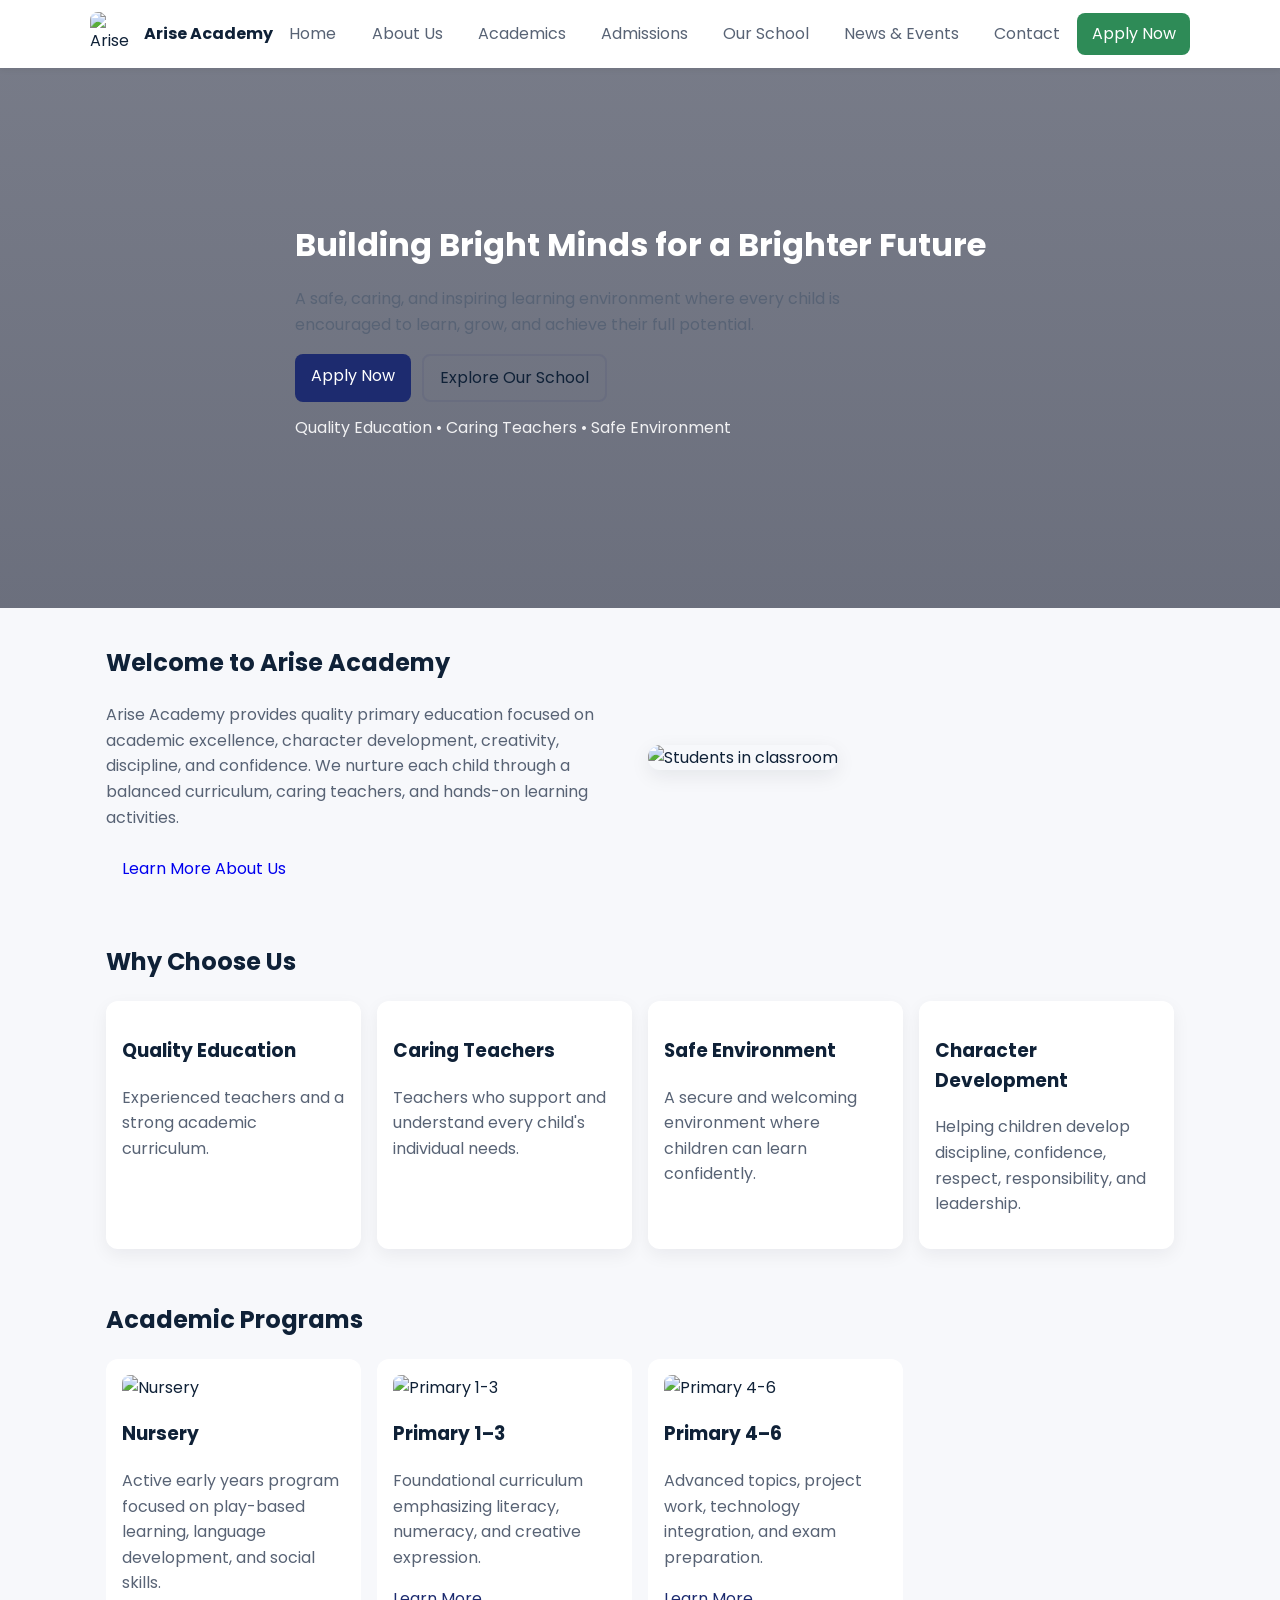
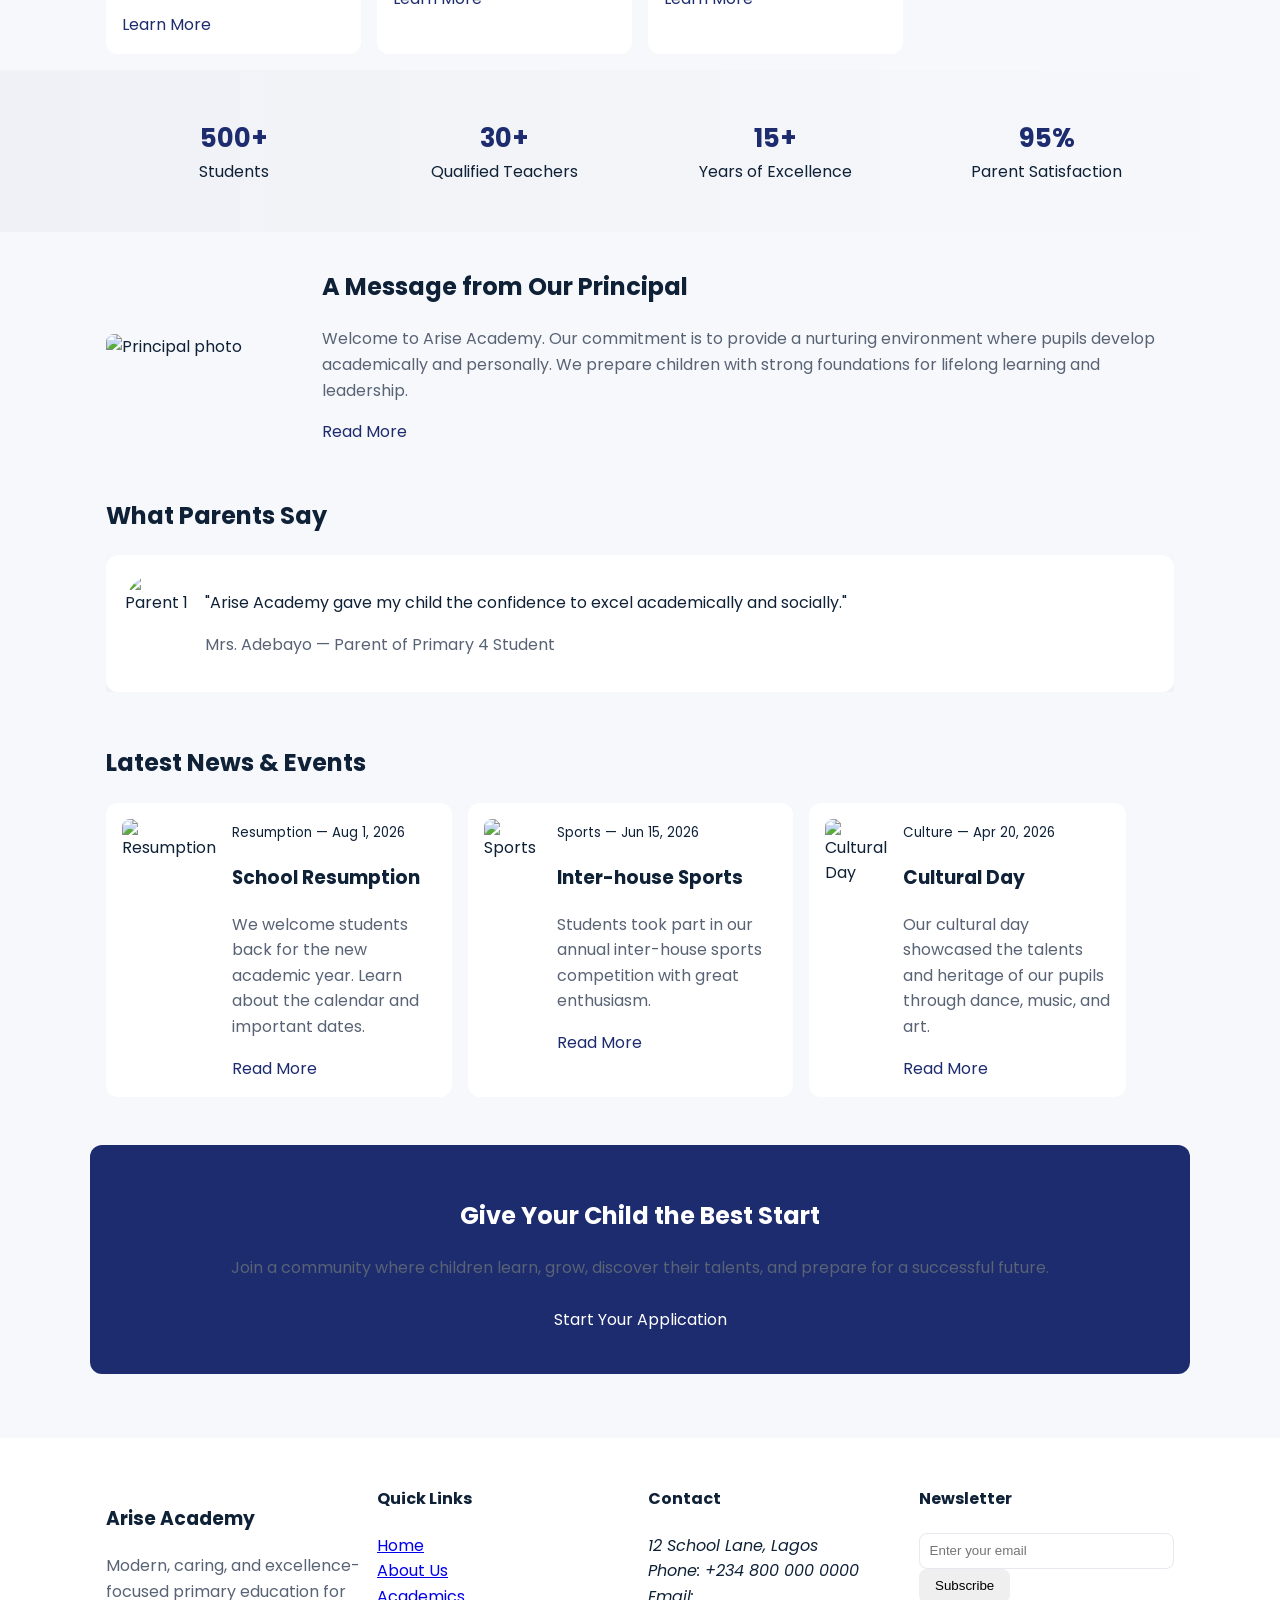
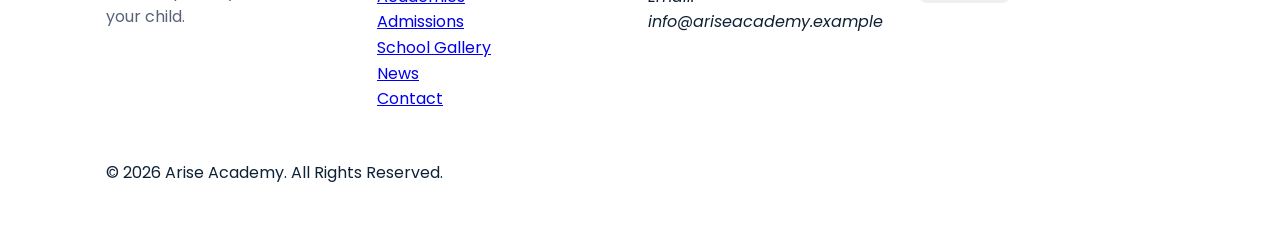
==== index.html @ 6c5cf8db "Add navigation links to the header" ====
<!doctype html>
<html lang="en">
<head>
  <meta charset="utf-8">
  <meta name="viewport" content="width=device-width,initial-scale=1">
  <title>Arise Academy — Building Bright Minds for a Brighter Future</title>
  <meta name="description" content="Arise Academy — A safe, caring, and inspiring learning environment for primary school children.">
  <link href="https://fonts.googleapis.com/css2?family=Poppins:wght@300;400;600;700&display=swap" rel="stylesheet">
  <link href="https://unpkg.com/aos@2.3.1/dist/aos.css" rel="stylesheet">
  <link rel="stylesheet" href="/assets/css/style.css">
</head>
<body>
  <header class="site-header">
    <div class="container nav-wrap">
      <a class="brand" href="/"> 
        <img src="https://images.unsplash.com/photo-1524504388940-b1c1722653e1?q=80&w=400&auto=format&fit=crop&ixlib=rb-4.0.3" alt="Arise Academy logo" class="logo">
        <span class="school-name">Arise Academy</span>
      </a>

      <nav class="nav" id="site-nav">
        <ul>
          <li><a href="/">Home</a></li>
          <li><a href="/about.html">About Us</a></li>
          <li><a href="/academics.html">Academics</a></li>
          <li><a href="/admissions.html">Admissions</a></li>
          <li><a href="/our-school.html">Our School</a></li>
          <li><a href="/news.html">News & Events</a></li>
          <li><a href="/contact.html">Contact</a></li>
        </ul>
      </nav>

      <div class="header-cta">
        <a class="btn btn-apply" href="/admissions.html">Apply Now</a>
        <button class="hamburger" id="hamburger" aria-label="Toggle navigation" aria-expanded="false">
          <ul>
              <li><a href="/">Home</a></li>
              <li><a href="/about.html">About Us</a></li>
              <li><a href="/academics.html">Academics</a></li>
              <li><a href="/admissions.html">Admissions</a></li>
              <li><a href="/our-school.html">Our School</a></li>
              <li><a href="/news.html">News & Events</a></li>
              <li><a href="/contact.html">Contact</a></li>
          </ul>
          <span></span><span></span><span></span>
        </button>
      </div>
    </div>
  </header>

  <main>
    <!-- Hero -->
    <section class="hero" style="background-image: url('https://images.unsplash.com/photo-1529070538774-1843cb3265df?q=80&w=1600&auto=format&fit=crop&ixlib=rb-4.0.3');">
      <div class="overlay"></div>
      <div class="container hero-content" data-aos="fade-up">
        <h1>Building Bright Minds for a Brighter Future</h1>
        <p class="lead">A safe, caring, and inspiring learning environment where every child is encouraged to learn, grow, and achieve their full potential.</p>
        <div class="hero-actions">
          <a class="btn btn-primary" href="/admissions.html">Apply Now</a>
          <a class="btn btn-outline" href="/our-school.html">Explore Our School</a>
        </div>
        <p class="trust">Quality Education • Caring Teachers • Safe Environment</p>
      </div>
    </section>

    <!-- Welcome -->
    <section class="welcome container" data-aos="fade-up">
      <div class="welcome-grid">
        <div class="welcome-text">
          <h2>Welcome to Arise Academy</h2>
          <p>Arise Academy provides quality primary education focused on academic excellence, character development, creativity, discipline, and confidence. We nurture each child through a balanced curriculum, caring teachers, and hands-on learning activities.</p>
          <a class="btn btn-secondary" href="/about.html">Learn More About Us</a>
        </div>
        <div class="welcome-image">
          <img src="https://images.unsplash.com/photo-1535914254981-b5012eebbd15?q=80&w=800&auto=format&fit=crop&ixlib=rb-4.0.3" alt="Students in classroom">
        </div>
      </div>
    </section>

    <!-- Why Choose Us -->
    <section class="why-choose container" data-aos="fade-up">
      <h2>Why Choose Us</h2>
      <div class="cards">
        <article class="card">
          <h3>Quality Education</h3>
          <p>Experienced teachers and a strong academic curriculum.</p>
        </article>
        <article class="card">
          <h3>Caring Teachers</h3>
          <p>Teachers who support and understand every child's individual needs.</p>
        </article>
        <article class="card">
          <h3>Safe Environment</h3>
          <p>A secure and welcoming environment where children can learn confidently.</p>
        </article>
        <article class="card">
          <h3>Character Development</h3>
          <p>Helping children develop discipline, confidence, respect, responsibility, and leadership.</p>
        </article>
      </div>
    </section>

    <!-- Academic Programs -->
    <section class="programs container" data-aos="fade-up">
      <h2>Academic Programs</h2>
      <div class="cards">
        <article class="program-card">
          <img src="https://images.unsplash.com/photo-1544716278-ca5e3f4abd8c?q=80&w=800&auto=format&fit=crop&ixlib=rb-4.0.3" alt="Nursery">
          <h3>Nursery</h3>
          <p>Active early years program focused on play-based learning, language development, and social skills.</p>
          <a class="btn btn-link" href="/academics.html">Learn More</a>
        </article>
        <article class="program-card">
          <img src="https://images.unsplash.com/photo-1522202176988-66273c2fd55f?q=80&w=800&auto=format&fit=crop&ixlib=rb-4.0.3" alt="Primary 1-3">
          <h3>Primary 1–3</h3>
          <p>Foundational curriculum emphasizing literacy, numeracy, and creative expression.</p>
          <a class="btn btn-link" href="/academics.html">Learn More</a>
        </article>
        <article class="program-card">
          <img src="https://images.unsplash.com/photo-1588072432836-e10032774350?q=80&w=800&auto=format&fit=crop&ixlib=rb-4.0.3" alt="Primary 4-6">
          <h3>Primary 4–6</h3>
          <p>Advanced topics, project work, technology integration, and exam preparation.</p>
          <a class="btn btn-link" href="/academics.html">Learn More</a>
        </article>
      </div>
    </section>

    <!-- Statistics -->
    <section class="stats" data-aos="fade-up">
      <div class="container stats-grid">
        <div class="stat"><strong>500+</strong><span>Students</span></div>
        <div class="stat"><strong>30+</strong><span>Qualified Teachers</span></div>
        <div class="stat"><strong>15+</strong><span>Years of Excellence</span></div>
        <div class="stat"><strong>95%</strong><span>Parent Satisfaction</span></div>
      </div>
    </section>

    <!-- Principal -->
    <section class="principal container" data-aos="fade-up">
      <div class="principal-grid">
        <img class="principal-photo" src="https://images.unsplash.com/photo-1544005313-94ddf0286df2?q=80&w=600&auto=format&fit=crop&ixlib=rb-4.0.3" alt="Principal photo">
        <div>
          <h2>A Message from Our Principal</h2>
          <p>Welcome to Arise Academy. Our commitment is to provide a nurturing environment where pupils develop academically and personally. We prepare children with strong foundations for lifelong learning and leadership.</p>
          <a class="btn btn-link" href="/about.html">Read More</a>
        </div>
      </div>
    </section>

    <!-- Testimonials -->
    <section class="testimonials container" data-aos="fade-up">
      <h2>What Parents Say</h2>
      <div class="carousel" id="testimonial-carousel">
        <div class="slide active">
          <img src="https://images.unsplash.com/photo-1544005313-94ddf0286df2?q=80&w=80&auto=format&fit=crop&ixlib=rb-4.0.3" alt="Parent 1">
          <blockquote>"Arise Academy gave my child the confidence to excel academically and socially."</blockquote>
          <p class="author">Mrs. Adebayo — Parent of Primary 4 Student</p>
        </div>
        <div class="slide">
          <img src="https://images.unsplash.com/photo-1545996124-1b1b7b8b8f9c?q=80&w=80&auto=format&fit=crop&ixlib=rb-4.0.3" alt="Parent 2">
          <blockquote>"The teachers are caring and the learning environment is fantastic."</blockquote>
          <p class="author">Mr. Okonkwo — Parent of Nursery Student</p>
        </div>
        <div class="slide">
          <img src="https://images.unsplash.com/photo-1547425260-76bcadfb4f2c?q=80&w=80&auto=format&fit=crop&ixlib=rb-4.0.3" alt="Parent 3">
          <blockquote>"Excellent facilities and a strong focus on character development."</blockquote>
          <p class="author">Mrs. Musa — Parent of Primary 6 Student</p>
        </div>
      </div>
    </section>

    <!-- News -->
    <section class="news container" data-aos="fade-up">
      <h2>Latest News & Events</h2>
      <div class="cards">
        <article class="news-card">
          <!-- Replaced Resumption image with a reliable placeholder to avoid hotlink failures -->
          <img src="https://picsum.photos/seed/arise-resumption/800/600" alt="Resumption" loading="lazy" width="800" height="600">
          <div class="news-body">
            <small>Resumption — Aug 1, 2026</small>
            <h3>School Resumption</h3>
            <p>We welcome students back for the new academic year. Learn about the calendar and important dates.</p>
            <a class="btn btn-link" href="/news.html">Read More</a>
          </div>
        </article>
        <article class="news-card">
          <img src="https://images.unsplash.com/photo-1517649763962-0c623066013b?q=80&w=800&auto=format&fit=crop&ixlib=rb-4.0.3" alt="Sports">
          <div class="news-body">
            <small>Sports — Jun 15, 2026</small>
            <h3>Inter-house Sports</h3>
            <p>Students took part in our annual inter-house sports competition with great enthusiasm.</p>
            <a class="btn btn-link" href="/news.html">Read More</a>
          </div>
        </article>
        <article class="news-card">
          <img src="https://images.unsplash.com/photo-1519681393784-d120267933ba?q=80&w=800&auto=format&fit=crop&ixlib=rb-4.0.3" alt="Cultural Day">
          <div class="news-body">
            <small>Culture — Apr 20, 2026</small>
            <h3>Cultural Day</h3>
            <p>Our cultural day showcased the talents and heritage of our pupils through dance, music, and art.</p>
            <a class="btn btn-link" href="/news.html">Read More</a>
          </div>
        </article>
      </div>
    </section>

    <!-- CTA -->
    <section class="cta" data-aos="fade-up">
      <div class="container cta-box">
        <h2>Give Your Child the Best Start</h2>
        <p>Join a community where children learn, grow, discover their talents, and prepare for a successful future.</p>
        <a class="btn btn-primary" href="/admissions.html">Start Your Application</a>
      </div>
    </section>

  </main>

  <footer class="site-footer">
    <div class="container footer-grid">
      <div>
        <h3>Arise Academy</h3>
        <p>Modern, caring, and excellence-focused primary education for your child.</p>
      </div>
      <div>
        <h4>Quick Links</h4>
        <ul>
          <li><a href="/">Home</a></li>
          <li><a href="/about.html">About Us</a></li>
          <li><a href="/academics.html">Academics</a></li>
          <li><a href="/admissions.html">Admissions</a></li>
          <li><a href="/our-school.html">School Gallery</a></li>
          <li><a href="/news.html">News</a></li>
          <li><a href="/contact.html">Contact</a></li>
        </ul>
      </div>
      <div>
        <h4>Contact</h4>
        <address>
          12 School Lane, Lagos<br>
          Phone: +234 800 000 0000<br>
          Email: info@ariseacademy.example
        </address>
      </div>
      <div>
        <h4>Newsletter</h4>
        <form id="newsletter-form" action="https://formspree.io/f/YOUR_FORMSPREE_ENDPOINT" method="POST">
          <input type="email" name="email" placeholder="Enter your email" aria-label="Email">
          <button class="btn btn-subscribe" type="submit">Subscribe</button>
        </form>
      </div>
    </div>
    <div class="container copyright">© 2026 Arise Academy. All Rights Reserved.</div>
  </footer>

  <script src="https://unpkg.com/aos@2.3.1/dist/aos.js"></script>
  <script src="/assets/js/main.js"></script>
</body>
</html>
---- assets/css/style.css ----
/* Arise Academy — style.css (responsive, component-based)
   Colors: Primary Deep Blue, Secondary Golden Yellow, Accent Green
*/
:root{
  --color-primary:#1d2b6f; /* deep blue */
  --color-secondary:#f2b705; /* golden yellow */
  --color-accent:#2e8b57; /* green */
  --bg:#f7f8fb; /* very light gray */
  --card:#ffffff;
  --text:#0f2137;
  --muted:#586375;
  --radius:12px;
}
*{box-sizing:border-box}
body{font-family:Poppins,system-ui,-apple-system,Segoe UI,Roboto,"Helvetica Neue",Arial;line-height:1.6;color:var(--text);background:var(--bg);margin:0}
.container{max-width:1100px;margin:0 auto;padding:1rem}
.site-header{background:#fff;position:sticky;top:0;z-index:40;box-shadow:0 2px 6px rgba(16,24,40,0.06)}
.nav-wrap{display:flex;align-items:center;justify-content:space-between;padding:.75rem 0}
.brand{display:flex;align-items:center;gap:.6rem;text-decoration:none;color:var(--text)}
.logo{width:44px;height:44px;border-radius:8px;object-fit:cover}
.school-name{font-weight:700}
.nav ul{display:flex;gap:1rem;list-style:none;margin:0;padding:0}
.nav a{text-decoration:none;color:var(--muted);padding:.5rem .6rem;border-radius:8px}
.nav a:hover{color:var(--color-primary)}
.header-cta{display:flex;align-items:center;gap:.7rem}
.btn{display:inline-block;padding:.6rem 1rem;border-radius:8px;text-decoration:none;cursor:pointer;border:0}
.btn-primary{background:var(--color-primary);color:#fff}
.btn-apply{background:var(--color-accent);color:#fff;padding:.5rem .9rem}
.btn-outline{border:2px solid rgba(29,43,111,0.08);background:transparent;color:var(--text)}
.btn-link{background:transparent;color:var(--color-primary);padding:0}
.hamburger{display:none;background:none;border:0;padding:.5rem}
.hamburger span{display:block;width:22px;height:2px;background:var(--text);margin:4px 0;border-radius:2px}

/* Hero */
.hero{min-height:60vh;background-size:cover;background-position:center;display:flex;align-items:center;position:relative;color:#fff}
.hero .overlay{position:absolute;inset:0;background:linear-gradient(180deg,rgba(14,20,41,0.55),rgba(14,20,41,0.6))}
.hero-content{position:relative;padding:3rem 1rem}
.hero h1{font-size:2rem;margin:0 0 .6rem}
.lead{max-width:640px}
.hero-actions{margin-top:1rem;display:flex;gap:.7rem}
.trust{margin-top:.8rem;color:#fff;opacity:.9}

/* Sections */
.welcome-grid{display:grid;grid-template-columns:1fr 1fr;gap:1rem;align-items:center}
.welcome-image img{width:100%;border-radius:var(--radius);box-shadow:0 6px 20px rgba(16,24,40,0.08)}
.cards{display:grid;grid-template-columns:repeat(4,1fr);gap:1rem;margin-top:1rem}
.card{background:var(--card);padding:1rem;border-radius:var(--radius);box-shadow:0 6px 18px rgba(16,24,40,0.06)}
.program-card img{width:100%;height:160px;object-fit:cover;border-radius:8px}
.program-card{background:var(--card);padding:1rem;border-radius:var(--radius)}

.stats{background:linear-gradient(90deg,rgba(29,43,111,0.03),transparent);padding:2rem 0}
.stats-grid{display:grid;grid-template-columns:repeat(4,1fr);gap:1rem;text-align:center}
.stat strong{display:block;font-size:1.6rem;color:var(--color-primary)}

.principal-grid{display:grid;grid-template-columns:200px 1fr;gap:1rem;align-items:center}
.principal-photo{width:100%;height:auto;border-radius:8px}

.testimonials .carousel{display:flex;gap:1rem;overflow:hidden}
.carousel .slide{min-width:100%;flex:0 0 100%;background:var(--card);padding:1.2rem;border-radius:12px;box-shadow:0 6px 18px rgba(16,24,40,0.06)}
.carousel .slide img{width:64px;height:64px;border-radius:50%;float:left;margin-right:1rem}

.news .news-card{display:flex;gap:1rem;background:var(--card);padding:1rem;border-radius:12px}
.news-card img{width:180px;height:120px;object-fit:cover;border-radius:8px}

.cta{padding:2rem 0}
.cta-box{background:var(--color-primary);color:#fff;padding:2rem;border-radius:12px;text-align:center}

.site-footer{background:#fff;padding:2rem 0;margin-top:2rem}
.footer-grid{display:grid;grid-template-columns:1fr 1fr 1fr 1fr;gap:1rem}
.footer-grid h4{margin-top:0}
.footer-grid ul{list-style:none;padding:0}

/* Responsive */
@media(max-width:900px){
  .cards{grid-template-columns:repeat(2,1fr)}
  .welcome-grid{grid-template-columns:1fr}
  .nav ul{display:none}
  .hamburger{display:block}
}
@media(max-width:600px){
  .cards{grid-template-columns:1fr}
  .stats-grid{grid-template-columns:repeat(2,1fr)}
}

/* Forms */
input,textarea,select{width:100%;padding:.6rem;border-radius:8px;border:1px solid #e6e9ee}
label{display:block;margin-bottom:.6rem}
.form-grid{display:grid;grid-template-columns:repeat(2,1fr);gap:1rem}
@media(max-width:700px){.form-grid{grid-template-columns:1fr}}

/* Small tweaks */
.lead, p{color:var(--muted)}
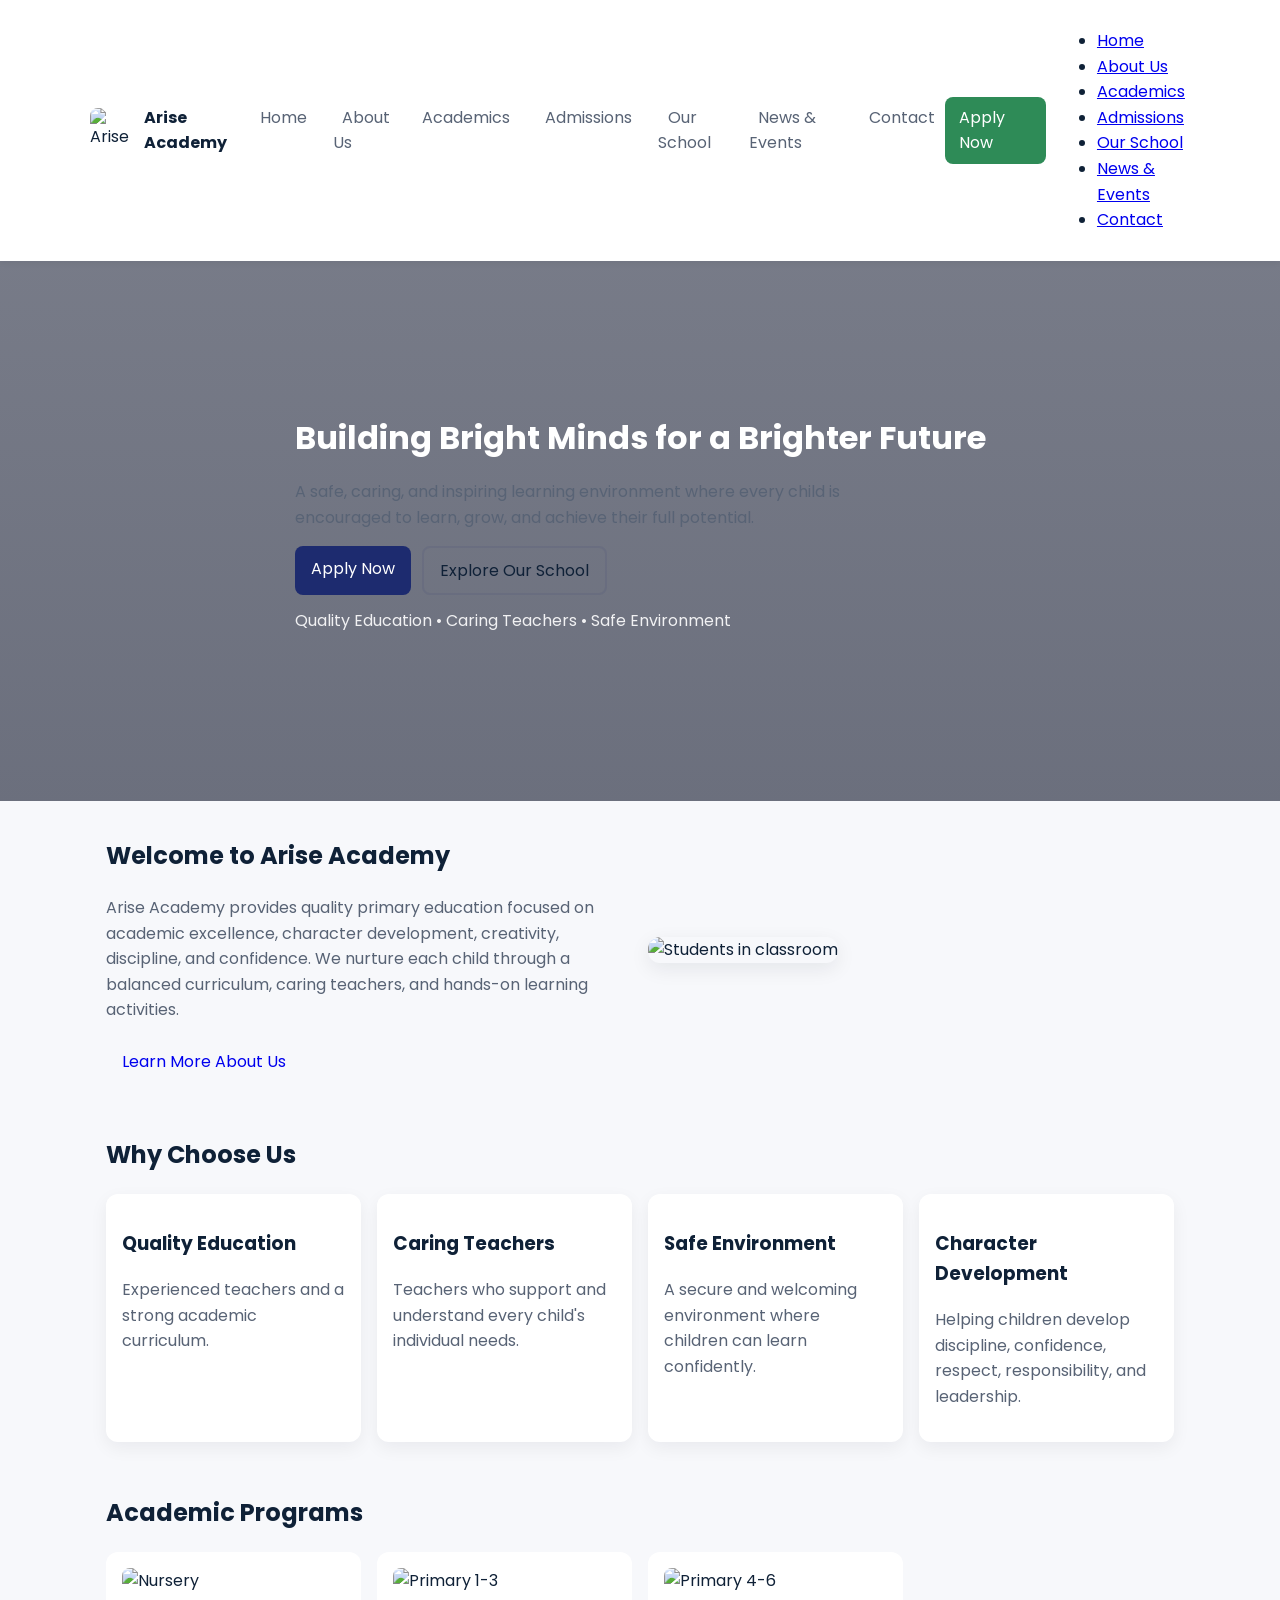
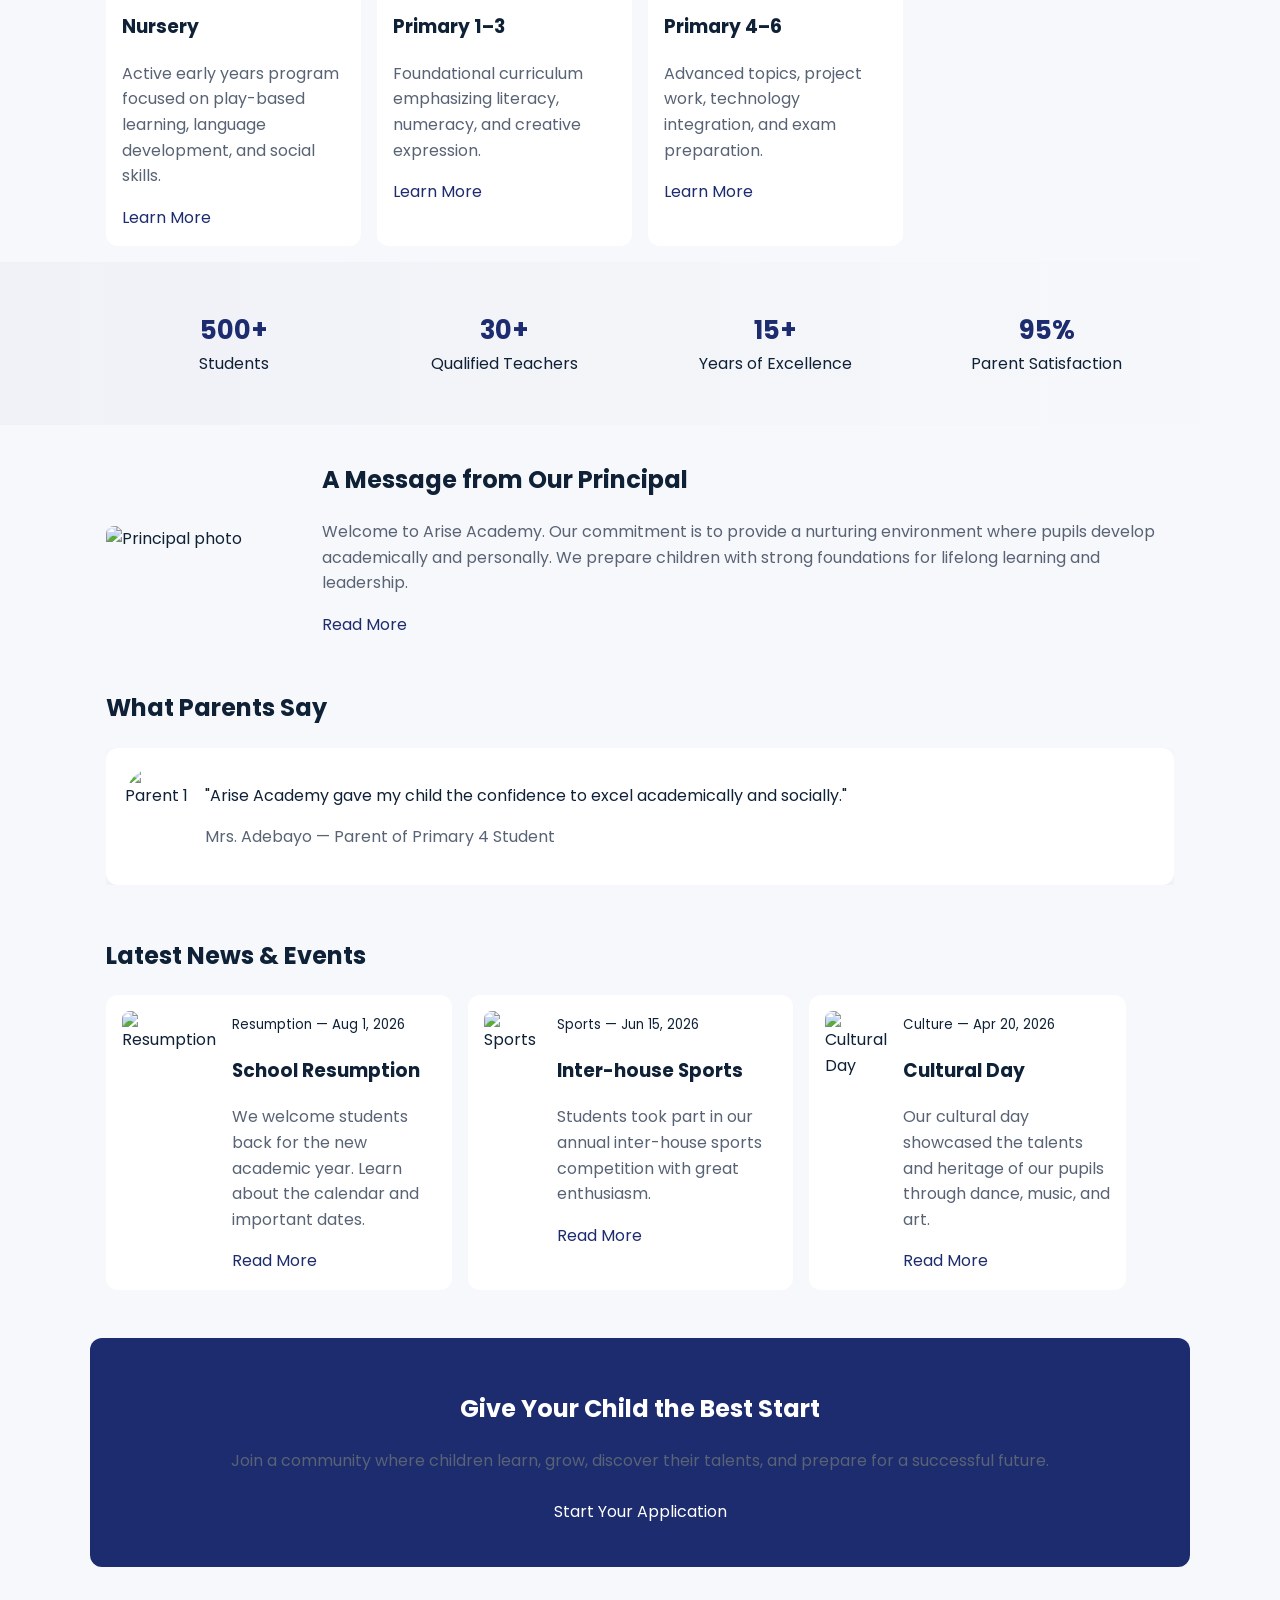
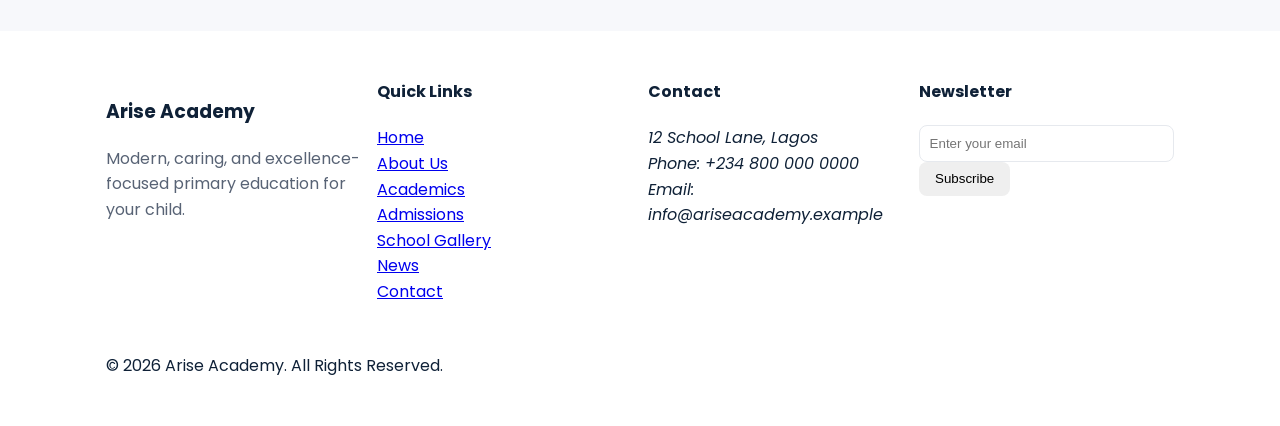
==== commit 2c6c3362: "Replace hamburger menu with a navigation menu" ====
--- a/index.html
+++ b/index.html
@@ -32,17 +32,20 @@
       <div class="header-cta">
         <a class="btn btn-apply" href="/admissions.html">Apply Now</a>
         <button class="hamburger" id="hamburger" aria-label="Toggle navigation" aria-expanded="false">
-          <ul>
-              <li><a href="/">Home</a></li>
-              <li><a href="/about.html">About Us</a></li>
-              <li><a href="/academics.html">Academics</a></li>
-              <li><a href="/admissions.html">Admissions</a></li>
-              <li><a href="/our-school.html">Our School</a></li>
-              <li><a href="/news.html">News & Events</a></li>
-              <li><a href="/contact.html">Contact</a></li>
-          </ul>
           <span></span><span></span><span></span>
         </button>
+
+        <nav class="nav-menu" id="nav-menu">
+          <ul>
+            <li><a href="/">Home</a></li>
+            <li><a href="/about.html">About Us</a></li>
+            <li><a href="/academics.html">Academics</a></li>
+            <li><a href="/admissions.html">Admissions</a></li>
+            <li><a href="/our-school.html">Our School</a></li>
+            <li><a href="/news.html">News & Events</a></li>
+            <li><a href="/contact.html">Contact</a></li>
+          </ul>
+        </nav>
       </div>
     </div>
   </header>
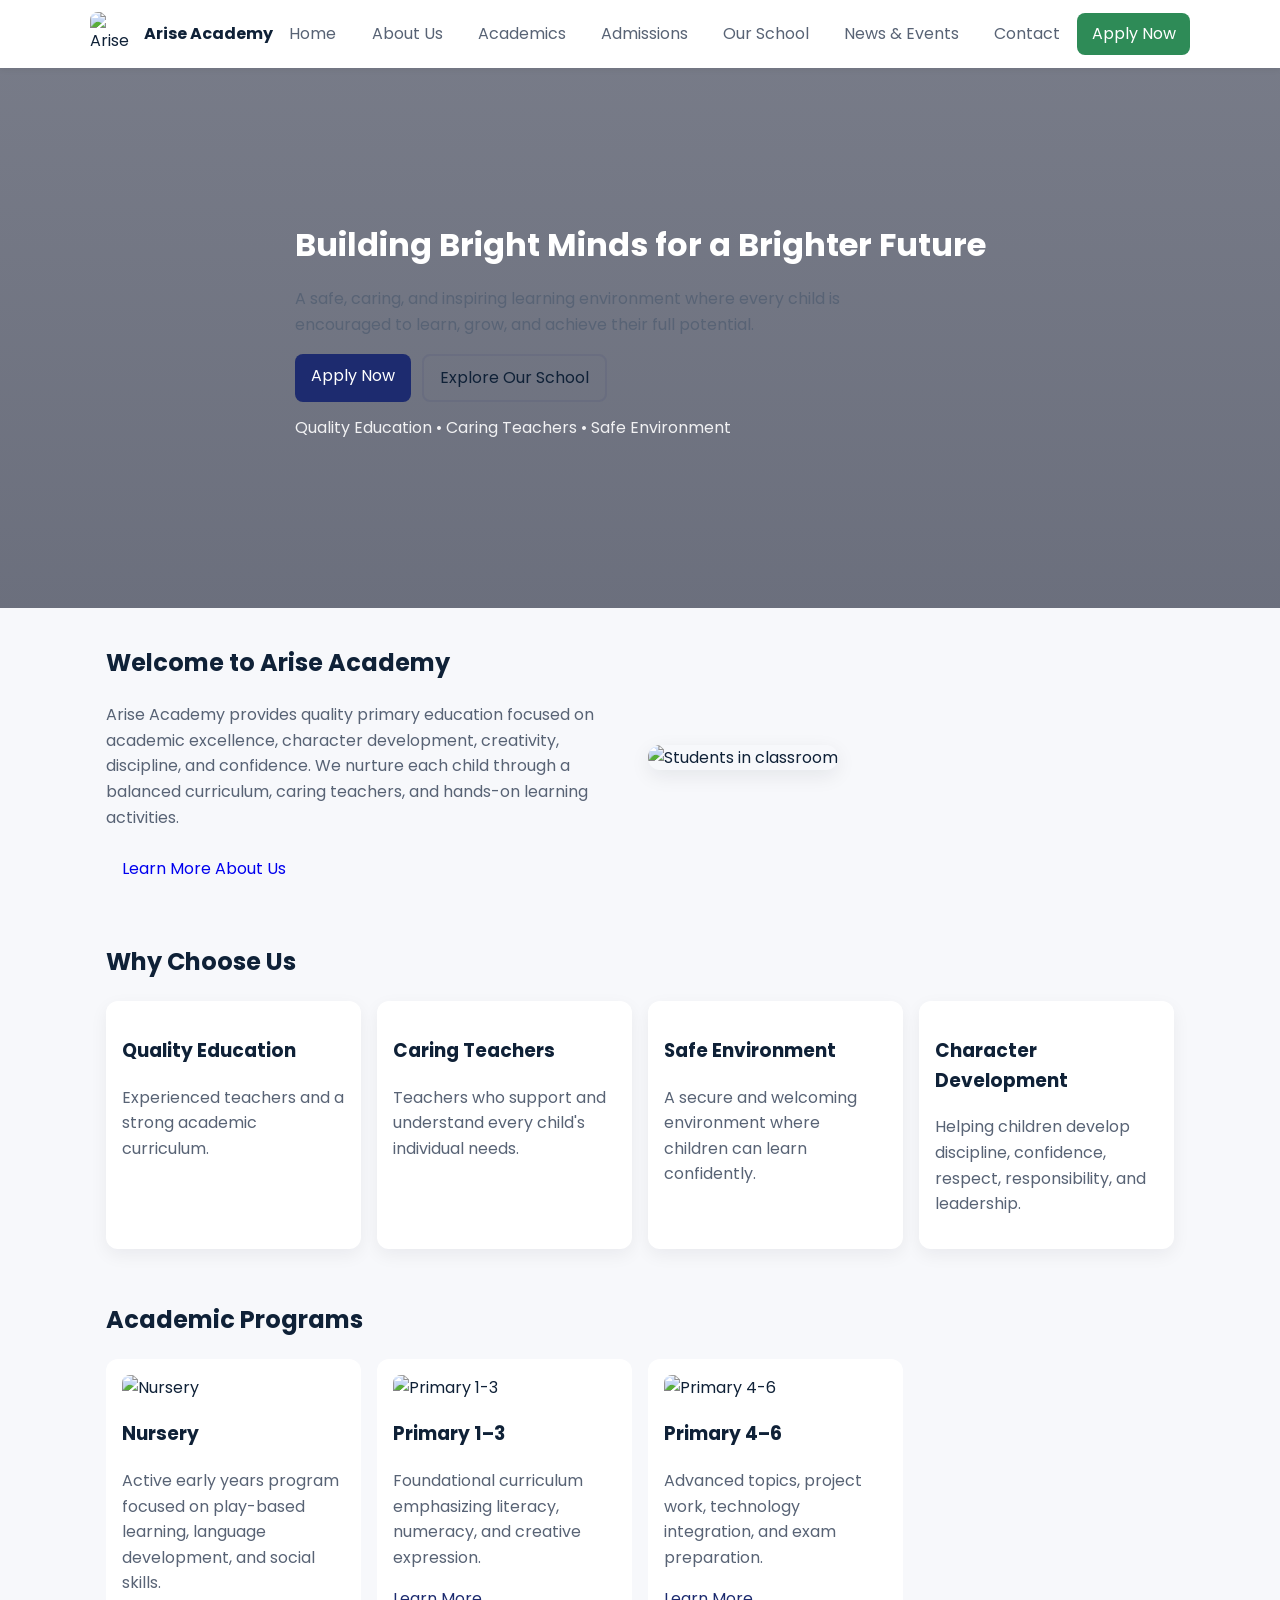
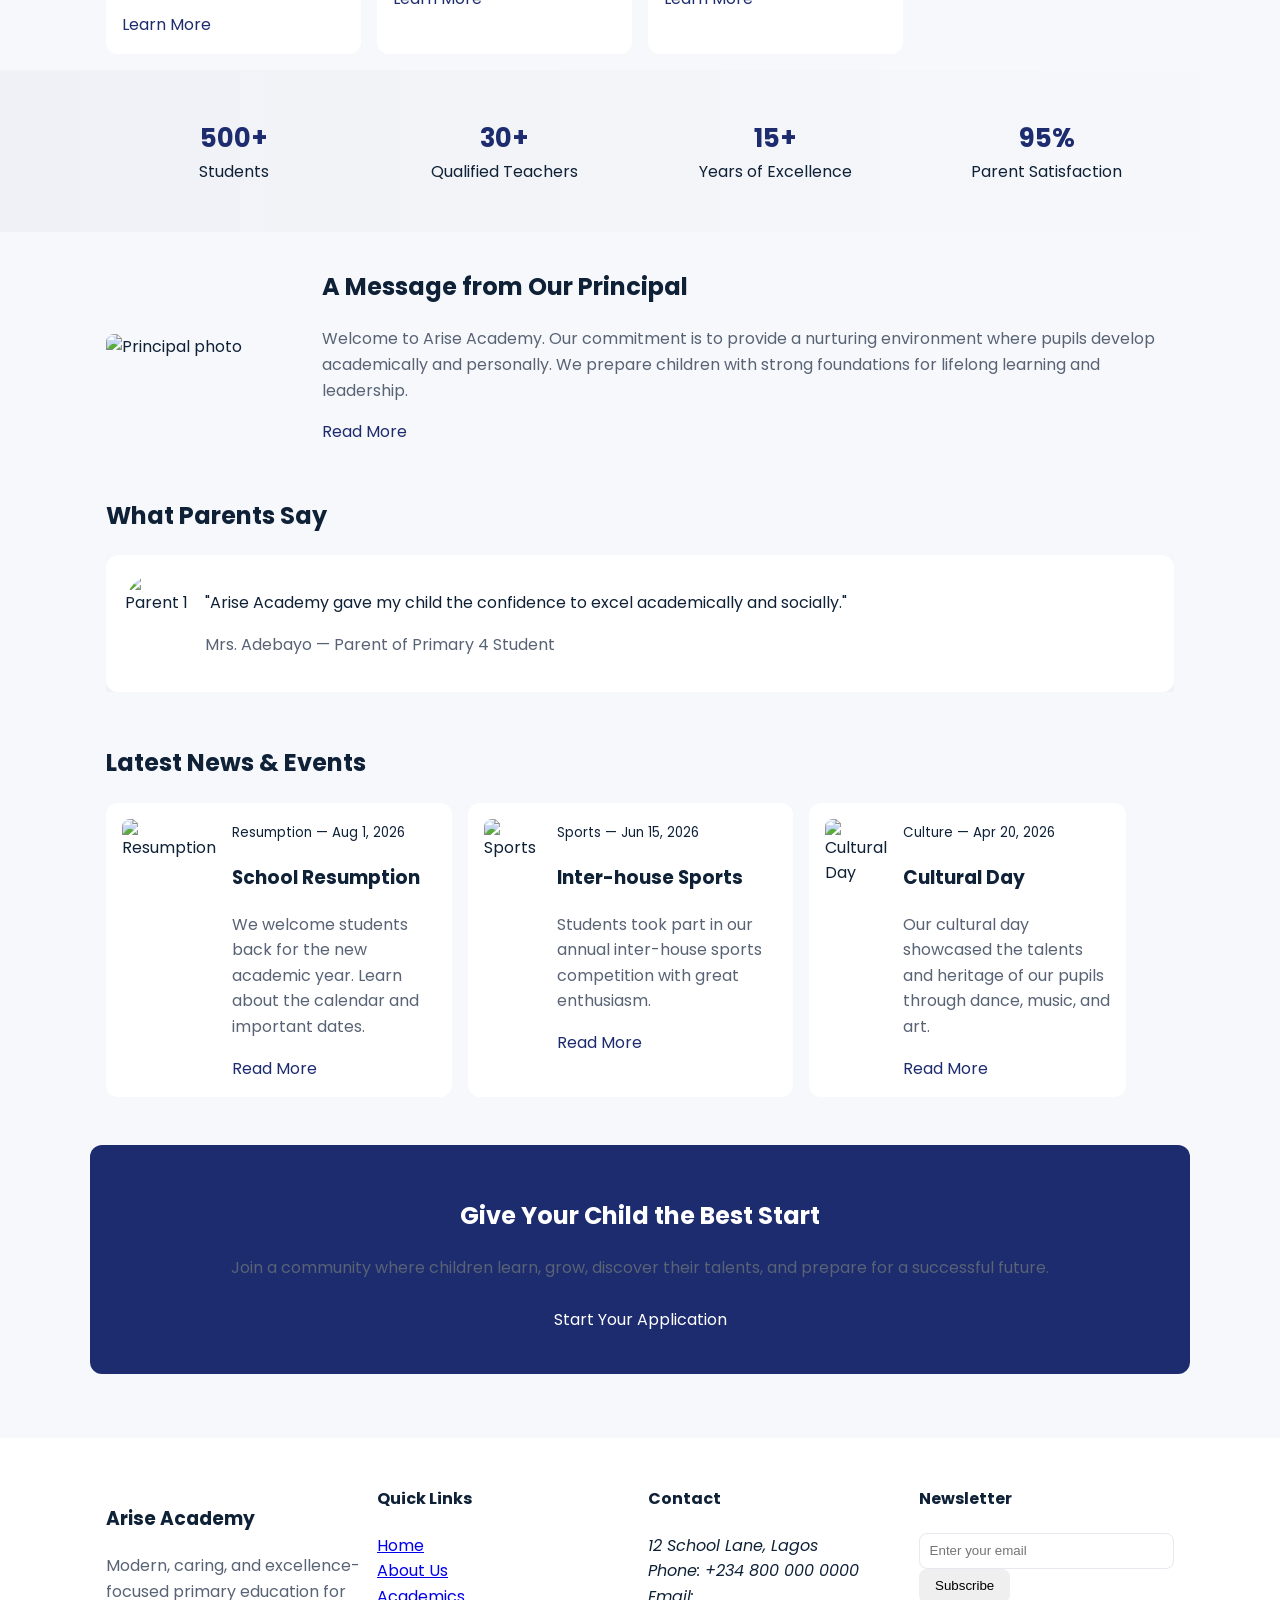
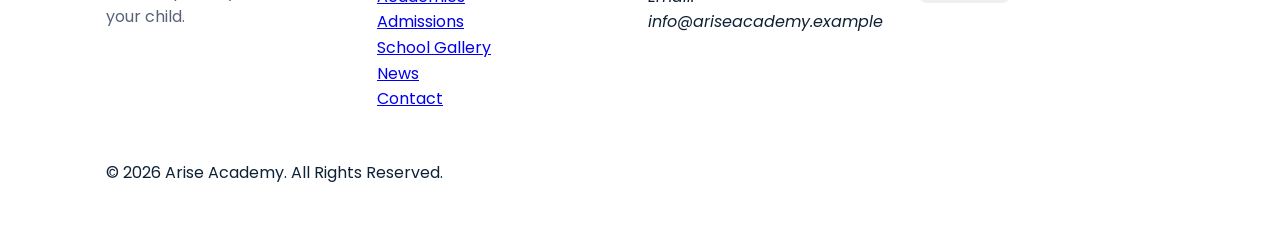
==== commit 7a608288: "Remove navigation menu from index.html Removed navigation menu from the header section." ====
--- a/index.html
+++ b/index.html
@@ -34,18 +34,6 @@
         <button class="hamburger" id="hamburger" aria-label="Toggle navigation" aria-expanded="false">
           <span></span><span></span><span></span>
         </button>
-
-        <nav class="nav-menu" id="nav-menu">
-          <ul>
-            <li><a href="/">Home</a></li>
-            <li><a href="/about.html">About Us</a></li>
-            <li><a href="/academics.html">Academics</a></li>
-            <li><a href="/admissions.html">Admissions</a></li>
-            <li><a href="/our-school.html">Our School</a></li>
-            <li><a href="/news.html">News & Events</a></li>
-            <li><a href="/contact.html">Contact</a></li>
-          </ul>
-        </nav>
       </div>
     </div>
   </header>
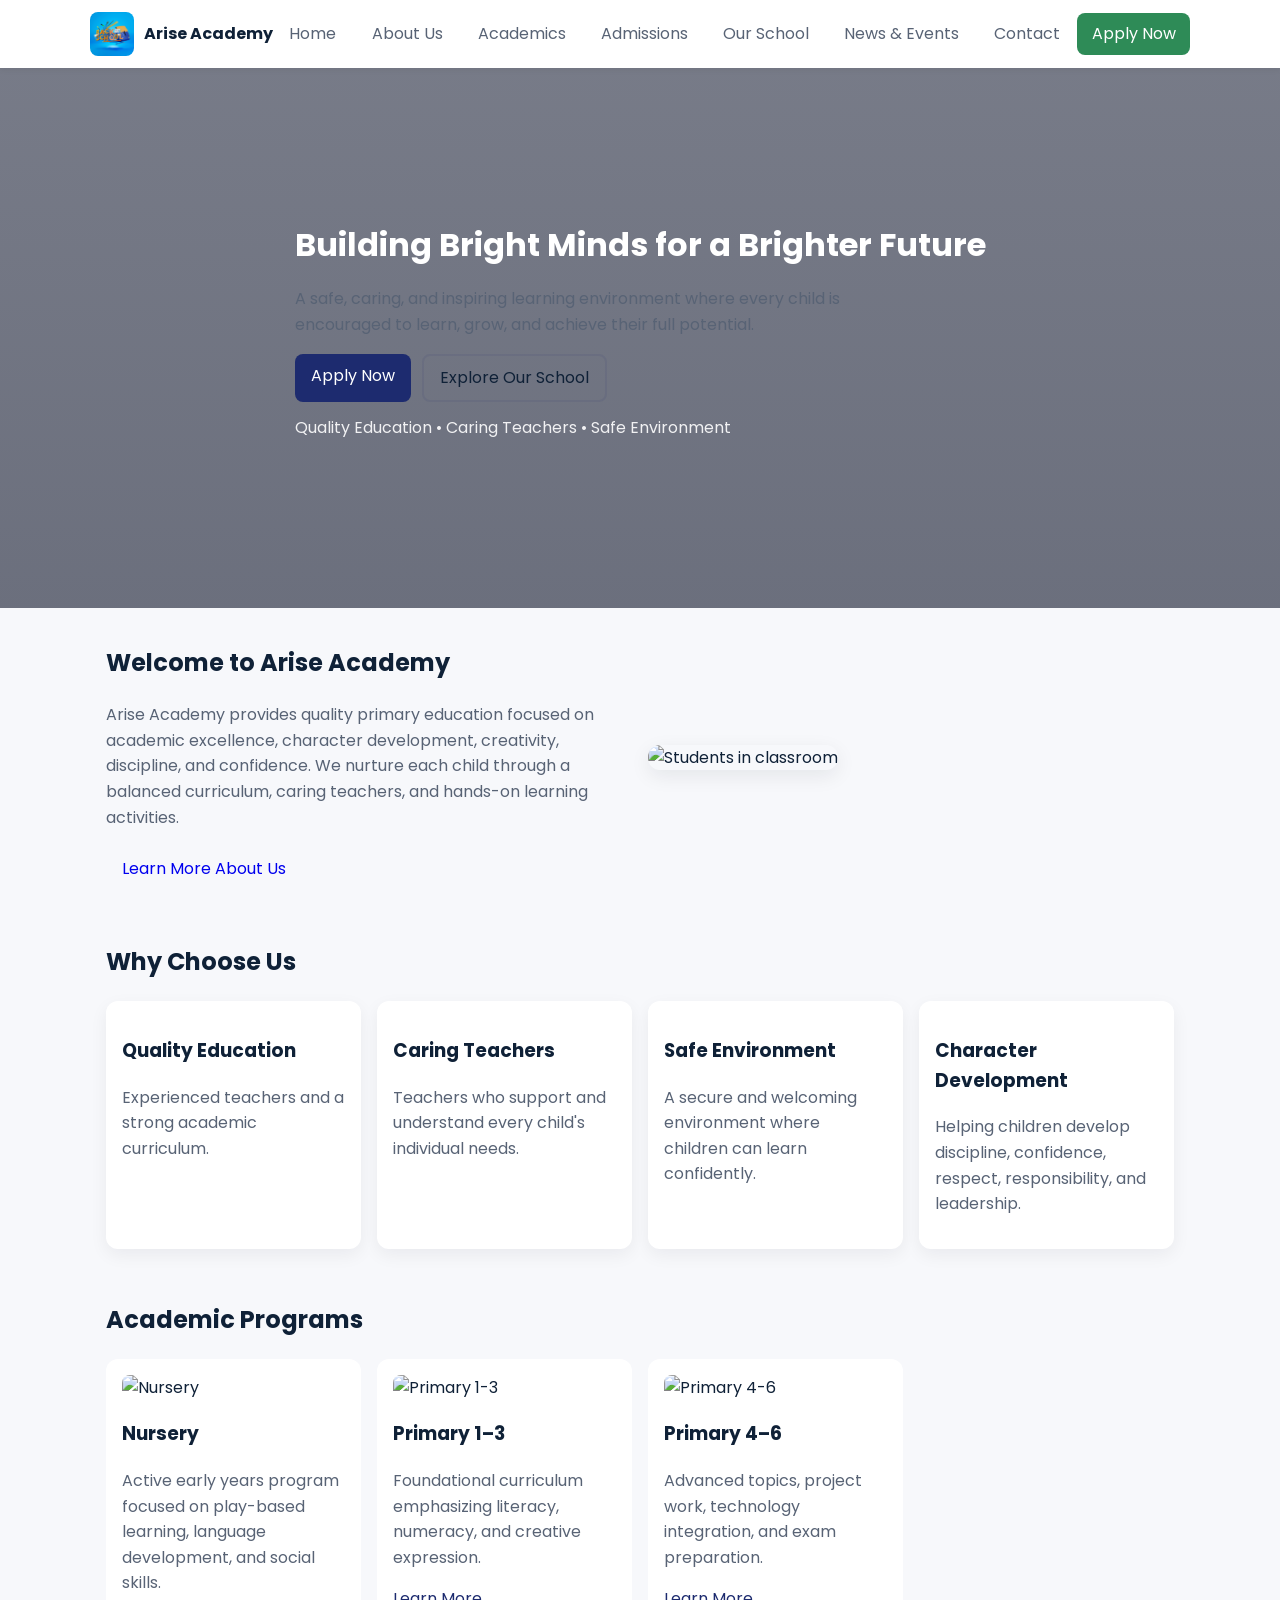
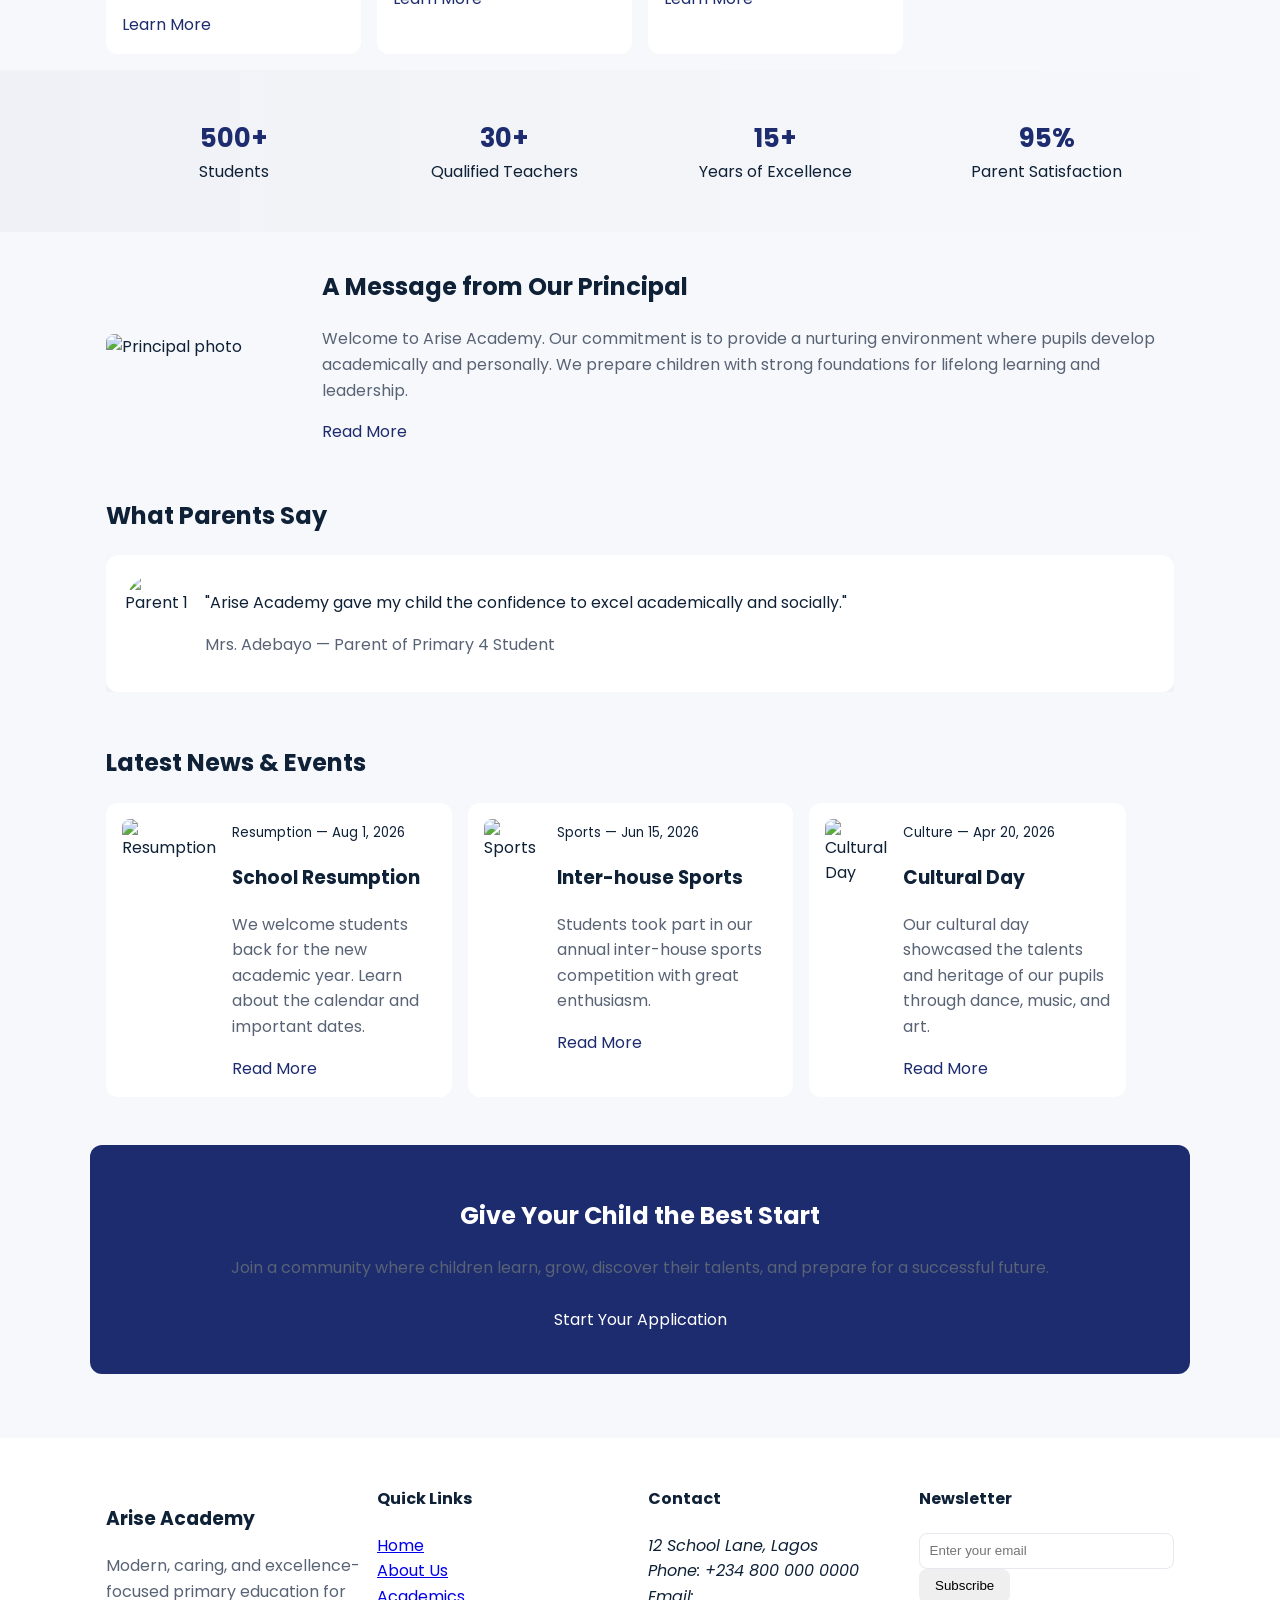
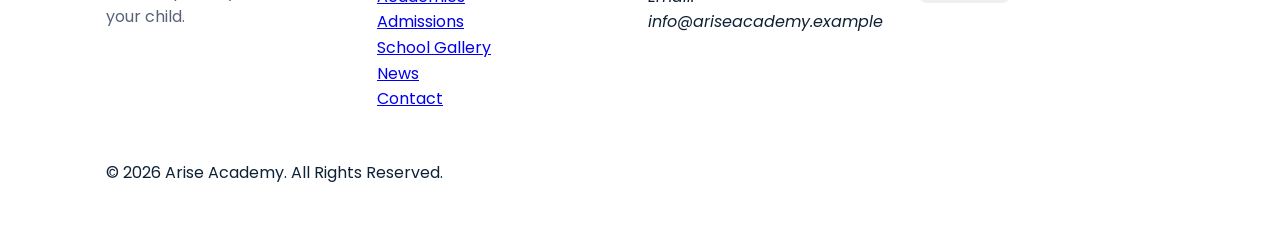
==== commit b6a15cc3: "image update" ====
--- a/index.html
+++ b/index.html
@@ -13,7 +13,7 @@
   <header class="site-header">
     <div class="container nav-wrap">
       <a class="brand" href="/"> 
-        <img src="https://images.unsplash.com/photo-1524504388940-b1c1722653e1?q=80&w=400&auto=format&fit=crop&ixlib=rb-4.0.3" alt="Arise Academy logo" class="logo">
+        <img src="images/logo.jpg" alt="Arise Academy logo" class="logo">
         <span class="school-name">Arise Academy</span>
       </a>
 
@@ -95,7 +95,7 @@
       <h2>Academic Programs</h2>
       <div class="cards">
         <article class="program-card">
-          <img src="https://images.unsplash.com/photo-1544716278-ca5e3f4abd8c?q=80&w=800&auto=format&fit=crop&ixlib=rb-4.0.3" alt="Nursery">
+          <img src="images/nursery.jpg" alt="Nursery">
           <h3>Nursery</h3>
           <p>Active early years program focused on play-based learning, language development, and social skills.</p>
           <a class="btn btn-link" href="/academics.html">Learn More</a>
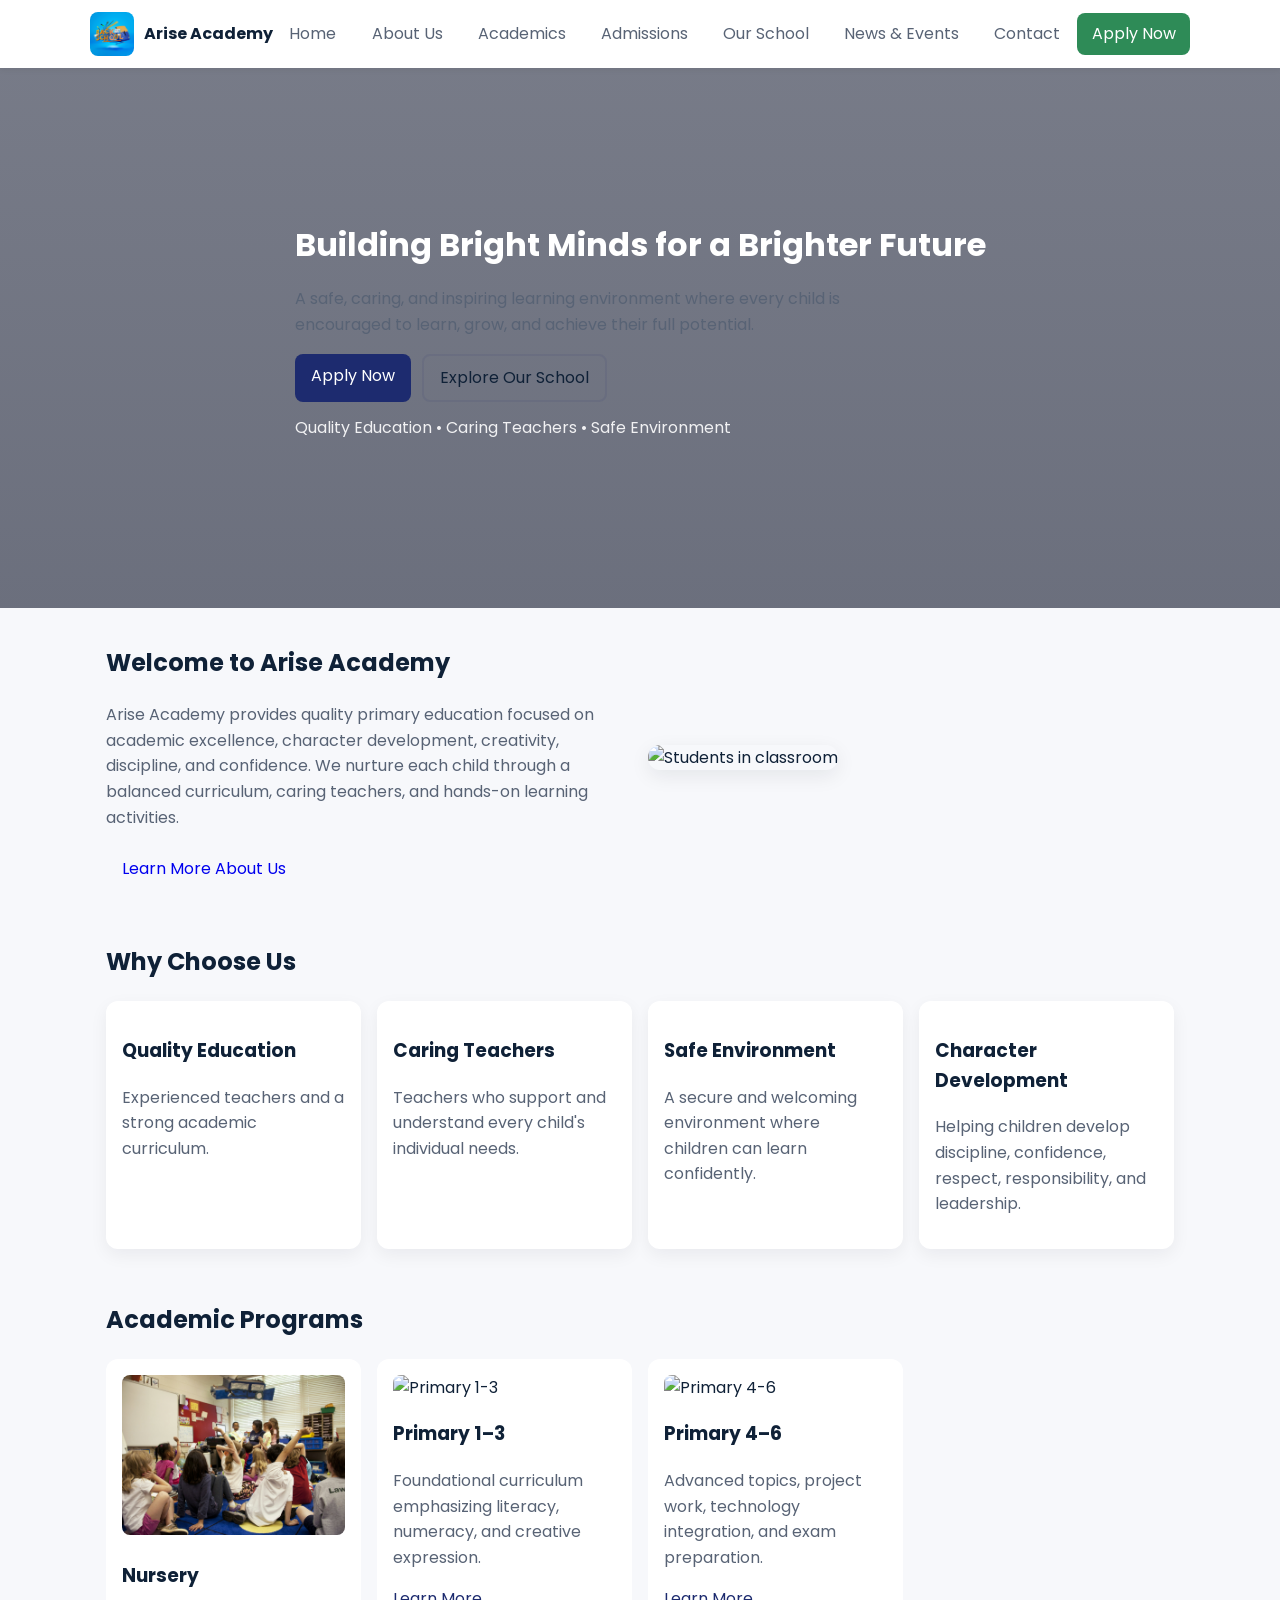
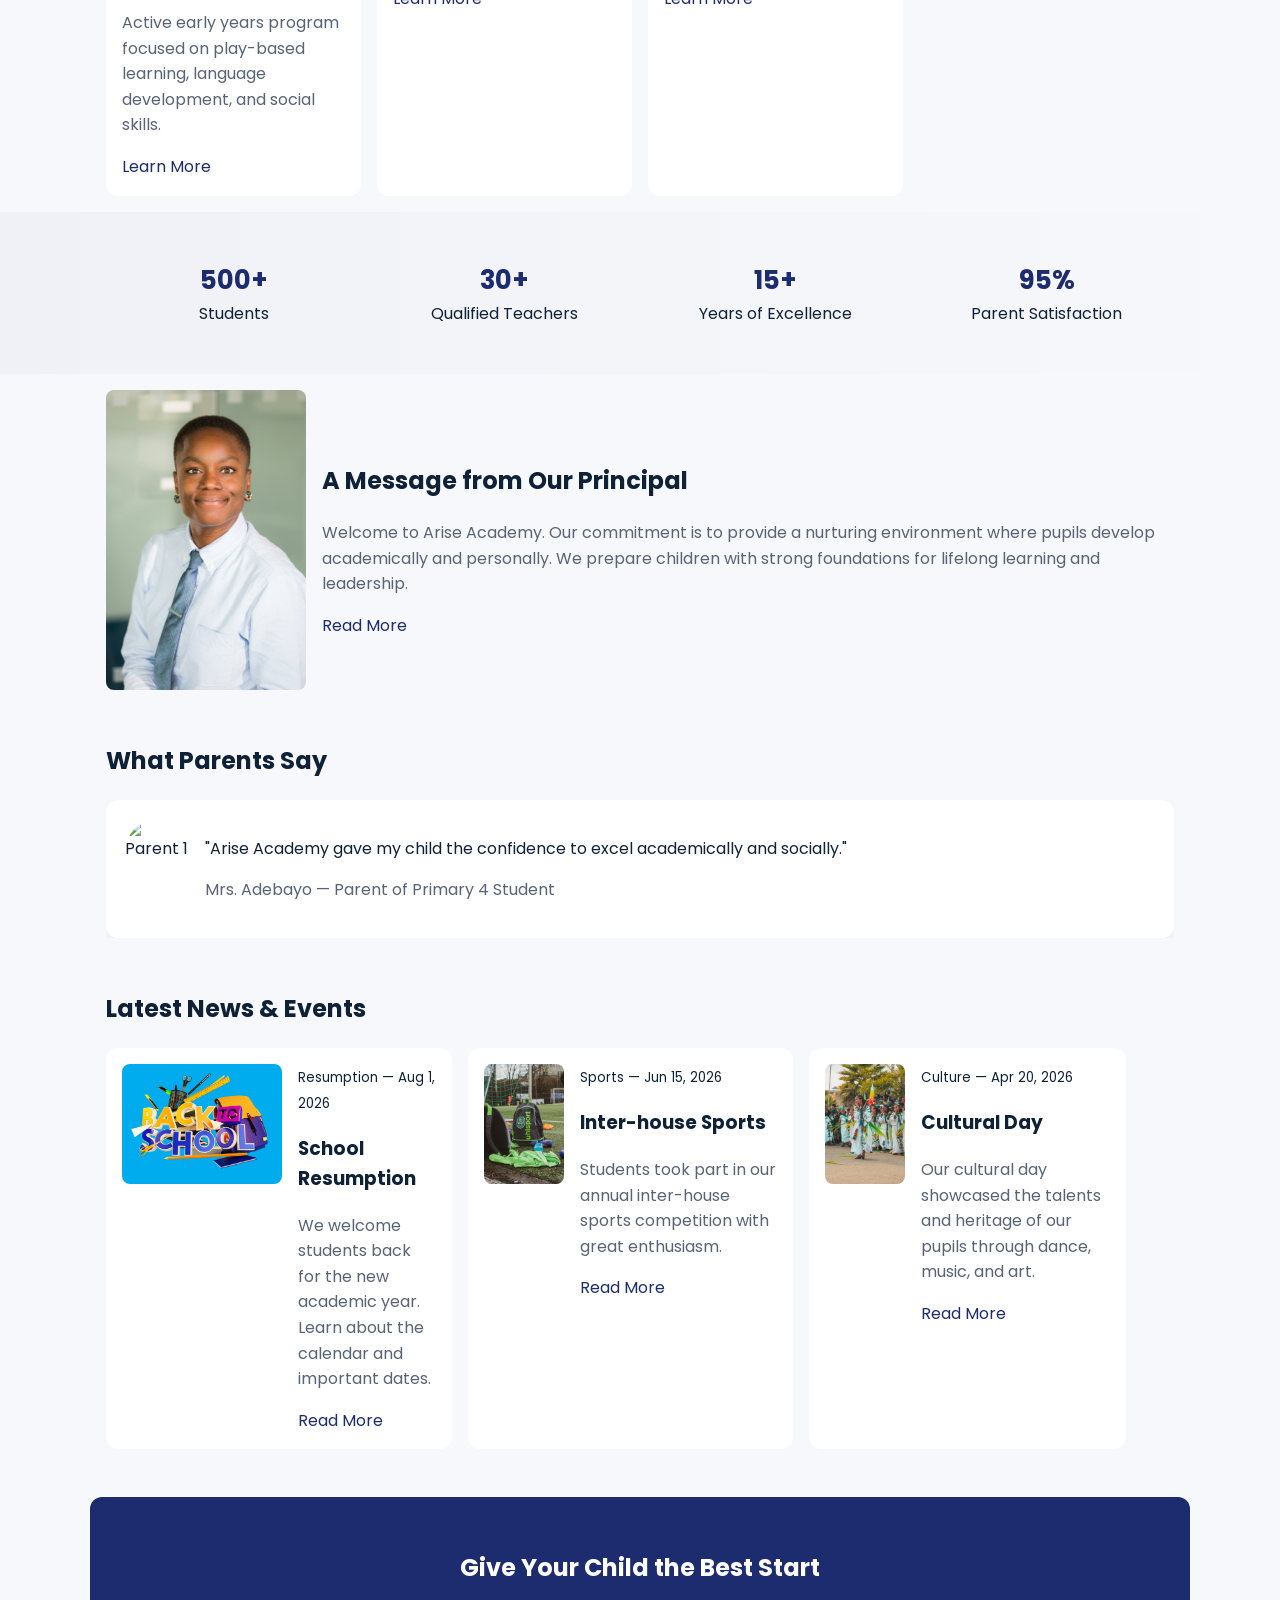
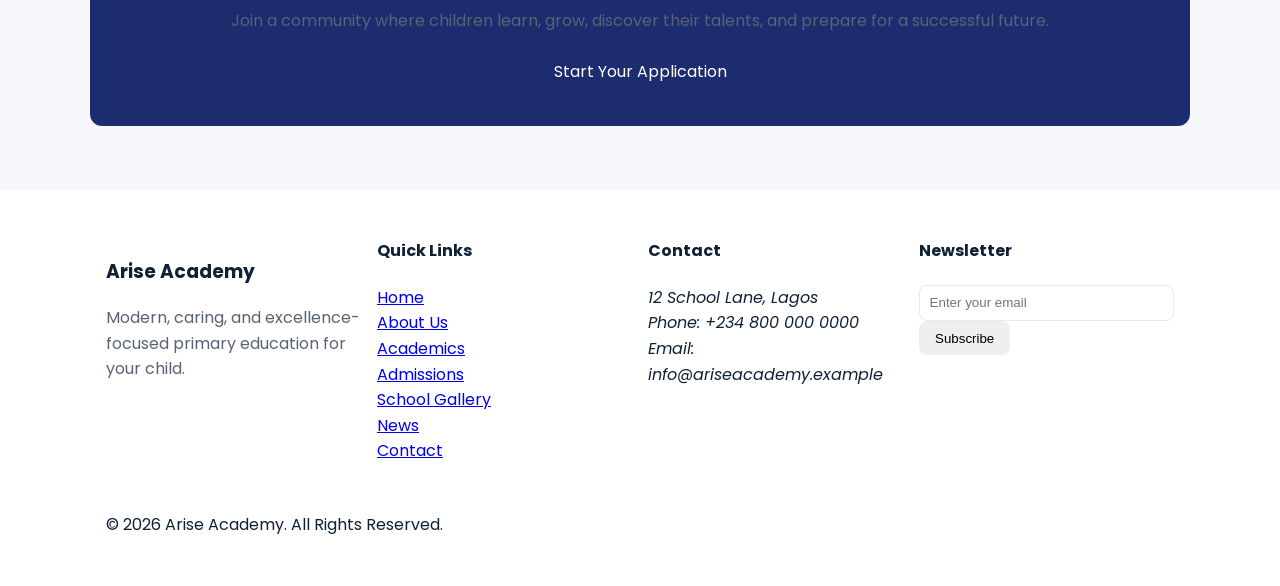
==== commit be2d6066: "images updates" ====
--- a/index.html
+++ b/index.html
@@ -128,7 +128,7 @@
     <!-- Principal -->
     <section class="principal container" data-aos="fade-up">
       <div class="principal-grid">
-        <img class="principal-photo" src="https://images.unsplash.com/photo-1544005313-94ddf0286df2?q=80&w=600&auto=format&fit=crop&ixlib=rb-4.0.3" alt="Principal photo">
+        <img class="principal-photo" src="images/principa.jpg" alt="Principal photo">
         <div>
           <h2>A Message from Our Principal</h2>
           <p>Welcome to Arise Academy. Our commitment is to provide a nurturing environment where pupils develop academically and personally. We prepare children with strong foundations for lifelong learning and leadership.</p>
@@ -142,7 +142,7 @@
       <h2>What Parents Say</h2>
       <div class="carousel" id="testimonial-carousel">
         <div class="slide active">
-          <img src="https://images.unsplash.com/photo-1544005313-94ddf0286df2?q=80&w=80&auto=format&fit=crop&ixlib=rb-4.0.3" alt="Parent 1">
+          <img src="images/parent.jpg" alt="Parent 1">
           <blockquote>"Arise Academy gave my child the confidence to excel academically and socially."</blockquote>
           <p class="author">Mrs. Adebayo — Parent of Primary 4 Student</p>
         </div>
@@ -165,7 +165,7 @@
       <div class="cards">
         <article class="news-card">
           <!-- Replaced Resumption image with a reliable placeholder to avoid hotlink failures -->
-          <img src="https://picsum.photos/seed/arise-resumption/800/600" alt="Resumption" loading="lazy" width="800" height="600">
+          <img src="images/resumption.jpg" alt="Resumption" loading="lazy" width="800" height="600">
           <div class="news-body">
             <small>Resumption — Aug 1, 2026</small>
             <h3>School Resumption</h3>
@@ -174,7 +174,7 @@
           </div>
         </article>
         <article class="news-card">
-          <img src="https://images.unsplash.com/photo-1517649763962-0c623066013b?q=80&w=800&auto=format&fit=crop&ixlib=rb-4.0.3" alt="Sports">
+          <img src="images/inter-sport.jpg" alt="Sports">
           <div class="news-body">
             <small>Sports — Jun 15, 2026</small>
             <h3>Inter-house Sports</h3>
@@ -183,7 +183,7 @@
           </div>
         </article>
         <article class="news-card">
-          <img src="https://images.unsplash.com/photo-1519681393784-d120267933ba?q=80&w=800&auto=format&fit=crop&ixlib=rb-4.0.3" alt="Cultural Day">
+          <img src="images/cultural.jpg" alt="Cultural Day">
           <div class="news-body">
             <small>Culture — Apr 20, 2026</small>
             <h3>Cultural Day</h3>
